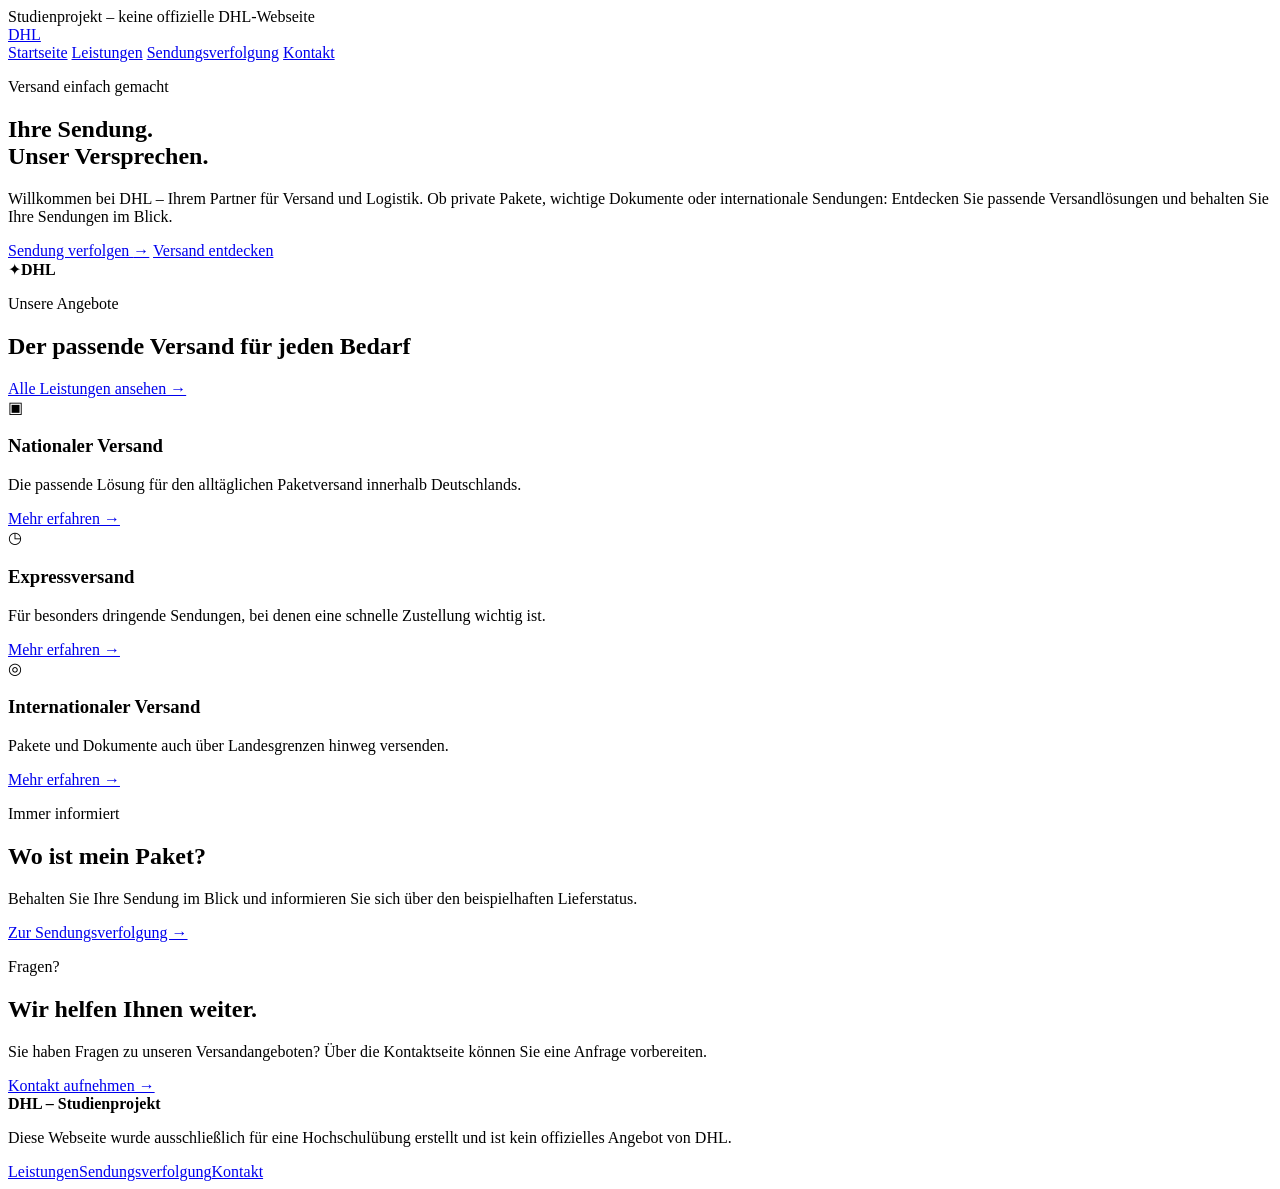
==== index.html @ 65b5e05b "Rename DHL_Startseite 5/index.html to index.html" ====
<!DOCTYPE html>
<html lang="de">
<head>
  <meta charset="UTF-8">
  <meta name="viewport" content="width=device-width, initial-scale=1.0">
  <meta name="description" content="DHL – Beispiel-Webseite für eine Hochschulübung zu Versand und Logistik.">
  <title>DHL | Versand und Logistik – Studienprojekt</title>
  <link rel="stylesheet" href="style.css">
</head>
<body>
  <div class="projekt-hinweis">Studienprojekt – keine offizielle DHL-Webseite</div>
  <header class="kopf">
    <a class="marke" href="dhl_startseite_mit_texten.html" aria-label="Zur Startseite">DHL<span class="marke-strich"></span></a>
    <nav aria-label="Hauptnavigation">
      <a href="dhl_startseite_mit_texten.html" aria-current="page">Startseite</a>
      <a href="leistungen.html">Leistungen</a>
      <a href="sendung.html">Sendungsverfolgung</a>
      <a href="kontakt.html">Kontakt</a>
    </nav>
  </header>
  <main>
    <section class="hero" id="start">
      <div class="hero-inhalt">
        <p class="eyebrow">Versand einfach gemacht</p>
        <h1>Ihre Sendung.<br>Unser Versprechen.</h1>
        <p>Willkommen bei DHL – Ihrem Partner für Versand und Logistik. Ob private Pakete, wichtige Dokumente oder internationale Sendungen: Entdecken Sie passende Versandlösungen und behalten Sie Ihre Sendungen im Blick.</p>
        <div class="aktionen">
          <a class="button button-rot" href="sendung.html">Sendung verfolgen <span aria-hidden="true">→</span></a>
          <a class="button button-hell" href="leistungen.html">Versand entdecken</a>
        </div>
      </div>
      <div class="hero-grafik" aria-hidden="true"><div class="paket"><span>✦</span><strong>DHL</strong></div><div class="spur spur-eins"></div><div class="spur spur-zwei"></div></div>
    </section>
    <section class="bereich" id="leistungen" aria-labelledby="leistungen-titel">
      <div class="abschnitt-kopf"><div><p class="eyebrow">Unsere Angebote</p><h2 id="leistungen-titel">Der passende Versand für jeden Bedarf</h2></div><a class="textlink" href="leistungen.html">Alle Leistungen ansehen →</a></div>
      <div class="karten">
        <article class="karte"><div class="symbol" aria-hidden="true">▣</div><h3>Nationaler Versand</h3><p>Die passende Lösung für den alltäglichen Paketversand innerhalb Deutschlands.</p><a href="leistungen.html#national">Mehr erfahren →</a></article>
        <article class="karte"><div class="symbol" aria-hidden="true">◷</div><h3>Expressversand</h3><p>Für besonders dringende Sendungen, bei denen eine schnelle Zustellung wichtig ist.</p><a href="leistungen.html#express">Mehr erfahren →</a></article>
        <article class="karte"><div class="symbol" aria-hidden="true">◎</div><h3>Internationaler Versand</h3><p>Pakete und Dokumente auch über Landesgrenzen hinweg versenden.</p><a href="leistungen.html#international">Mehr erfahren →</a></article>
      </div>
    </section>
    <section class="info-banner" id="sendung" aria-labelledby="verfolgung-titel"><div><p class="eyebrow">Immer informiert</p><h2 id="verfolgung-titel">Wo ist mein Paket?</h2><p>Behalten Sie Ihre Sendung im Blick und informieren Sie sich über den beispielhaften Lieferstatus.</p></div><a class="button button-rot" href="sendung.html">Zur Sendungsverfolgung →</a></section>
    <section class="bereich kontakt-abschnitt" id="kontakt" aria-labelledby="kontakt-titel"><div><p class="eyebrow">Fragen?</p><h2 id="kontakt-titel">Wir helfen Ihnen weiter.</h2><p>Sie haben Fragen zu unseren Versandangeboten? Über die Kontaktseite können Sie eine Anfrage vorbereiten.</p></div><a class="button button-dunkel" href="kontakt.html">Kontakt aufnehmen →</a></section>
  </main>
  <footer><strong>DHL – Studienprojekt</strong><p>Diese Webseite wurde ausschließlich für eine Hochschulübung erstellt und ist kein offizielles Angebot von DHL.</p><nav aria-label="Footernavigation"><a href="leistungen.html">Leistungen</a><a href="sendung.html">Sendungsverfolgung</a><a href="kontakt.html">Kontakt</a></nav></footer>
</body>
</html>
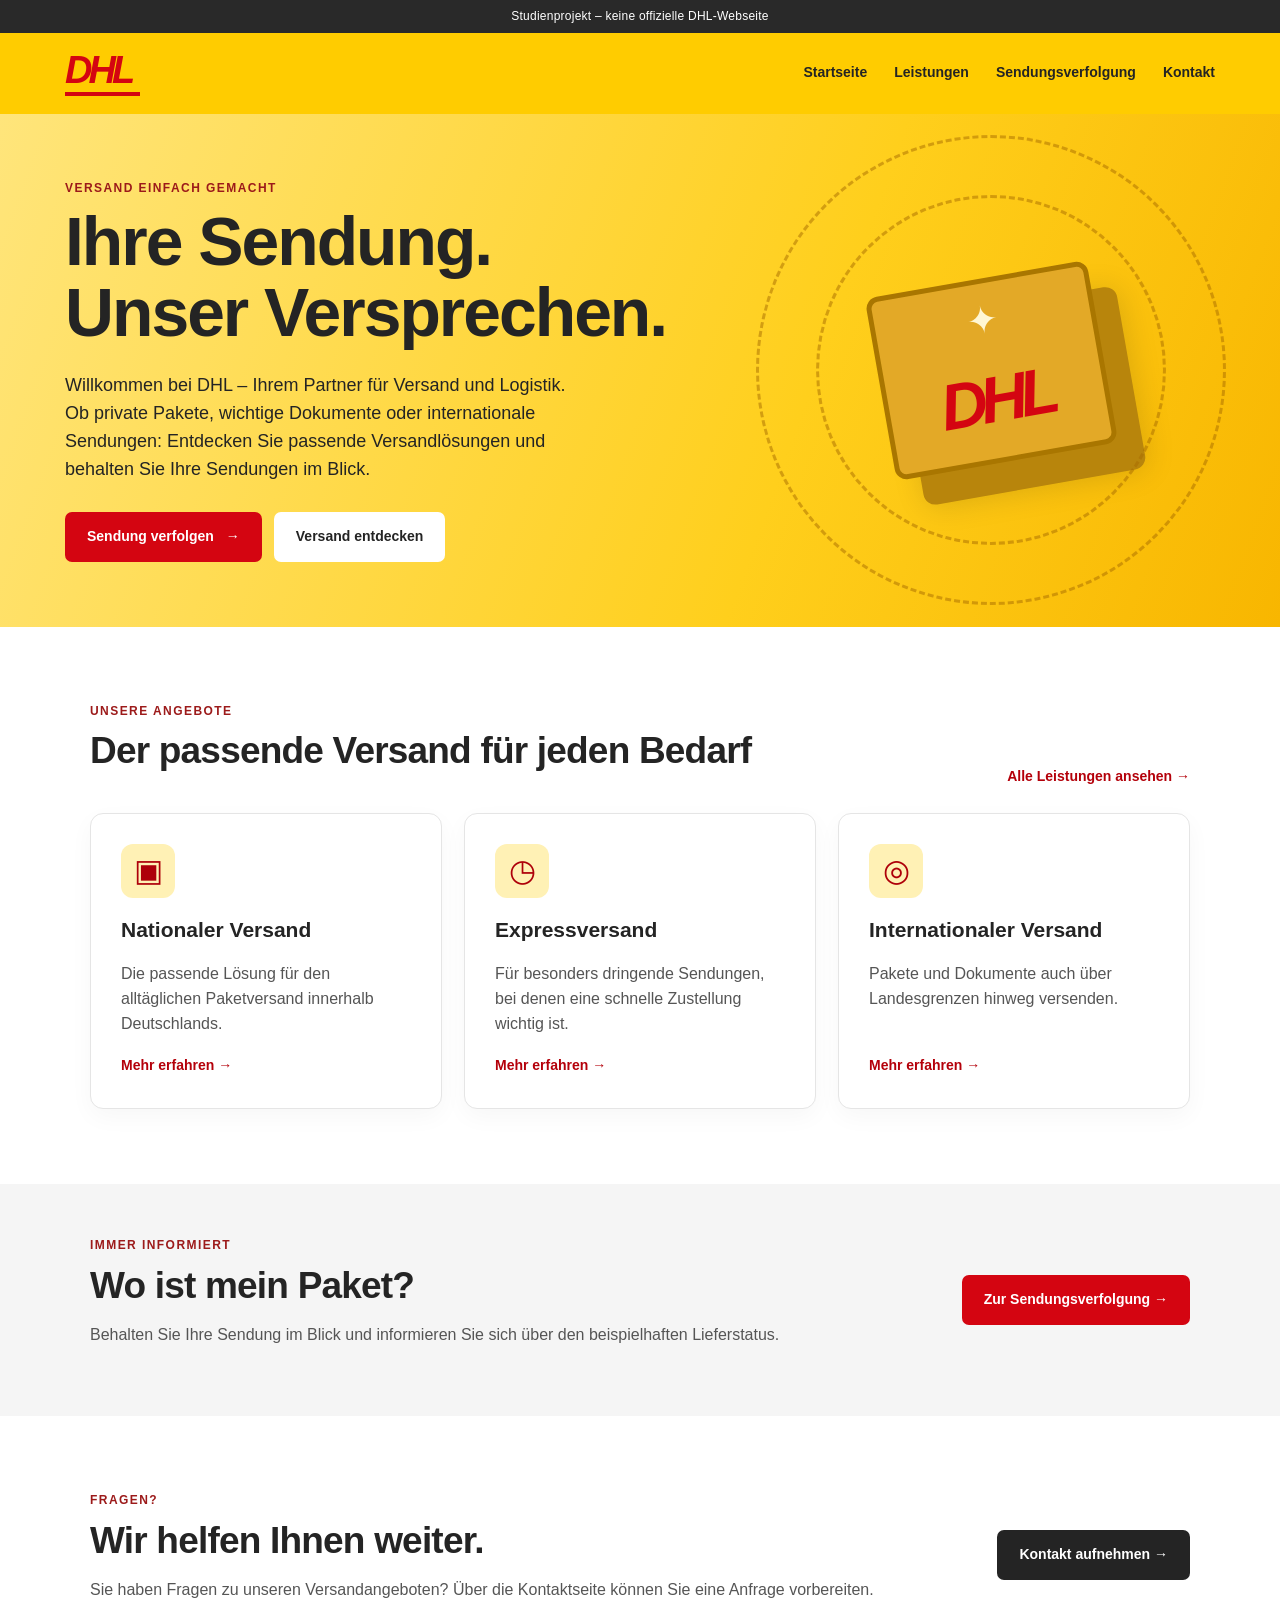
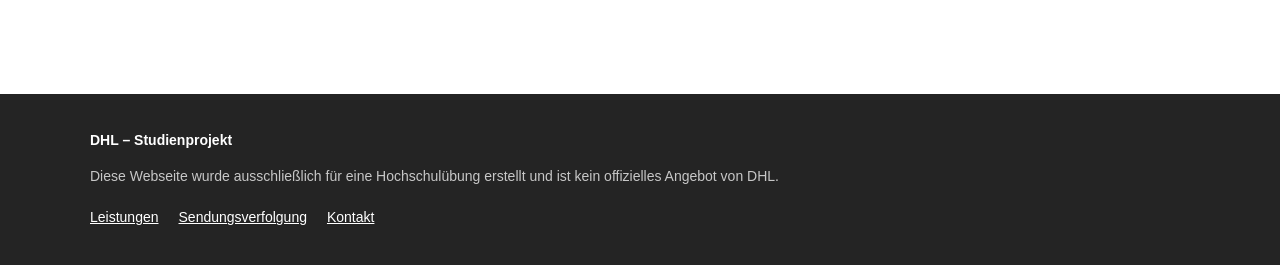
==== commit 3d3daa08: "Update links to point to index.html" ====
--- a/index.html
+++ b/index.html
@@ -10,9 +10,9 @@
 <body>
   <div class="projekt-hinweis">Studienprojekt – keine offizielle DHL-Webseite</div>
   <header class="kopf">
-    <a class="marke" href="dhl_startseite_mit_texten.html" aria-label="Zur Startseite">DHL<span class="marke-strich"></span></a>
+    <a class="marke" href="index.html" aria-label="Zur Startseite">DHL<span class="marke-strich"></span></a>
     <nav aria-label="Hauptnavigation">
-      <a href="dhl_startseite_mit_texten.html" aria-current="page">Startseite</a>
+      <a href="index.html" aria-current="page">Startseite</a>
       <a href="leistungen.html">Leistungen</a>
       <a href="sendung.html">Sendungsverfolgung</a>
       <a href="kontakt.html">Kontakt</a>
--- a/style.css
+++ b/style.css
@@ -0,0 +1,527 @@
+/* Vorschau-Design: Person 2 kann diese Datei überarbeiten oder ersetzen. */
+:root {
+    --gelb: #ffcc00;
+    --rot: #d40511;
+    --text: #242424;
+    --grau: #f6f6f6
+}
+
+* {
+    box-sizing: border-box
+}
+
+body {
+    margin: 0;
+    color: var(--text);
+    font-family: Arial, Helvetica, sans-serif;
+    line-height: 1.55
+}
+
+a {
+    color: inherit;
+    text-decoration: none
+}
+
+.projekt-hinweis {
+    padding: 7px 20px;
+    text-align: center;
+    background: #292929;
+    color: #fff;
+    font-size: 12px;
+    letter-spacing: .02em
+}
+
+.kopf {
+    display: flex;
+    align-items: center;
+    justify-content: space-between;
+    gap: 22px;
+    padding: 18px max(5%, calc((100vw - 1150px)/2));
+    background: var(--gelb)
+}
+
+.marke {
+    color: var(--rot);
+    font-size: 38px;
+    font-weight: 900;
+    font-style: italic;
+    letter-spacing: -4px;
+    line-height: 1
+}
+
+.marke-strich {
+    display: block;
+    width: 75px;
+    height: 4px;
+    background: var(--rot);
+    margin-top: 3px
+}
+
+.kopf nav {
+    display: flex;
+    gap: 27px;
+    flex-wrap: wrap;
+    font-weight: 700;
+    font-size: 14px
+}
+
+.kopf nav a:hover,
+.textlink:hover {
+    text-decoration: underline
+}
+
+.hero {
+    background: linear-gradient(110deg, #ffe57b 0%, #ffcf1c 62%, #f8b600 100%);
+    min-height: 470px;
+    display: grid;
+    grid-template-columns: 1.2fr .8fr;
+    align-items: center;
+    overflow: hidden;
+    padding: 65px max(5%, calc((100vw - 1150px)/2));
+    gap: 30px
+}
+
+.hero-inhalt {
+    position: relative;
+    z-index: 1;
+    max-width: 620px
+}
+
+.eyebrow {
+    text-transform: uppercase;
+    font-weight: 800;
+    letter-spacing: .12em;
+    font-size: 12px;
+    color: #9c1a1a;
+    margin: 0 0 10px
+}
+
+h1 {
+    font-size: clamp(42px, 5.3vw, 72px);
+    line-height: 1.04;
+    letter-spacing: -2px;
+    margin: 0 0 24px
+}
+
+h2 {
+    font-size: clamp(26px, 3vw, 37px);
+    line-height: 1.15;
+    letter-spacing: -.8px;
+    margin: 0 0 15px
+}
+
+h3 {
+    font-size: 21px;
+    margin: 16px 0 8px
+}
+
+.hero p:not(.eyebrow) {
+    font-size: 18px;
+    max-width: 510px
+}
+
+.aktionen {
+    display: flex;
+    gap: 12px;
+    flex-wrap: wrap;
+    margin-top: 28px
+}
+
+.button {
+    display: inline-flex;
+    align-items: center;
+    justify-content: center;
+    gap: 12px;
+    padding: 14px 22px;
+    border-radius: 7px;
+    font-weight: 700;
+    font-size: 14px;
+    transition: transform .15s
+}
+
+.button:hover {
+    transform: translateY(-2px)
+}
+
+.button-rot {
+    background: var(--rot);
+    color: #fff
+}
+
+.button-hell {
+    background: #fff
+}
+
+.button-dunkel {
+    background: #242424;
+    color: #fff
+}
+
+.hero-grafik {
+    position: relative;
+    min-height: 300px;
+    display: grid;
+    place-items: center
+}
+
+.paket {
+    width: 225px;
+    height: 185px;
+    background: #e3a927;
+    border: 5px solid #a97600;
+    border-radius: 12px;
+    transform: rotate(-10deg);
+    box-shadow: 24px 30px 0 #b8850c, 26px 32px 30px #0002;
+    display: flex;
+    flex-direction: column;
+    align-items: center;
+    justify-content: center
+}
+
+.paket span {
+    font-size: 38px;
+    color: #fff7d4
+}
+
+.paket strong {
+    font-size: 65px;
+    font-style: italic;
+    color: var(--rot);
+    letter-spacing: -7px
+}
+
+.spur {
+    position: absolute;
+    border: 3px dashed #a76c0080;
+    border-radius: 50%;
+    z-index: 0
+}
+
+.spur-eins {
+    width: 350px;
+    height: 350px
+}
+
+.spur-zwei {
+    width: 470px;
+    height: 470px
+}
+
+.bereich {
+    max-width: 1150px;
+    margin: auto;
+    padding: 75px 25px
+}
+
+.abschnitt-kopf {
+    display: flex;
+    justify-content: space-between;
+    align-items: end;
+    gap: 25px;
+    margin-bottom: 25px
+}
+
+.textlink,
+.karte a {
+    color: #b4000a;
+    font-weight: 700;
+    font-size: 14px
+}
+
+.karten {
+    display: grid;
+    grid-template-columns: repeat(3, 1fr);
+    gap: 22px
+}
+
+.karte {
+    padding: 30px;
+    border: 1px solid #e5e5e5;
+    border-radius: 13px;
+    background: #fff;
+    box-shadow: 0 8px 25px #00000009
+}
+
+.karte p {
+    min-height: 75px;
+    color: #555
+}
+
+.symbol {
+    width: 54px;
+    height: 54px;
+    display: grid;
+    place-items: center;
+    border-radius: 12px;
+    background: #fff1b5;
+    color: #ae000a;
+    font-size: 31px
+}
+
+.info-banner {
+    background: #f5f5f5;
+    padding: 52px max(5%, calc((100vw - 1100px)/2));
+    display: flex;
+    justify-content: space-between;
+    align-items: center;
+    gap: 25px
+}
+
+.info-banner p:last-child,
+.kontakt-abschnitt p:last-child {
+    color: #555
+}
+
+.kontakt-abschnitt {
+    display: flex;
+    align-items: center;
+    justify-content: space-between;
+    gap: 20px
+}
+
+footer {
+    background: #242424;
+    color: white;
+    padding: 36px max(5%, calc((100vw - 1100px)/2));
+    font-size: 14px
+}
+
+footer p {
+    color: #c7c7c7
+}
+
+footer nav {
+    display: flex;
+    gap: 20px;
+    flex-wrap: wrap;
+    margin-top: 20px
+}
+
+footer a {
+    text-decoration: underline
+}
+
+@media(max-width:760px) {
+    .kopf {
+        align-items: flex-start;
+        flex-direction: column
+    }
+
+    .kopf nav {
+        gap: 12px 18px
+    }
+
+    .hero {
+        grid-template-columns: 1fr;
+        padding-top: 50px;
+        padding-bottom: 45px
+    }
+
+    .hero-grafik {
+        min-height: 180px
+    }
+
+    .paket {
+        transform: scale(.7) rotate(-10deg)
+    }
+
+    .spur-eins {
+        width: 240px;
+        height: 240px
+    }
+
+    .spur-zwei {
+        width: 300px;
+        height: 300px
+    }
+
+    .karten {
+        grid-template-columns: 1fr
+    }
+
+    .karte p {
+        min-height: 0
+    }
+
+    .abschnitt-kopf,
+    .info-banner,
+    .kontakt-abschnitt {
+        align-items: flex-start;
+        flex-direction: column
+    }
+
+    .bereich {
+        padding: 50px 20px
+    }
+}
+/* Kontaktformular - Design */
+
+.formular {
+    max-width: 650px;
+    margin: 40px auto;
+    padding: 30px;
+    background: white;
+    border-radius: 12px;
+    border: 1px solid #e5e5e5;
+}
+
+.formular label {
+    display: block;
+    margin-bottom: 8px;
+    font-weight: 600;
+}
+
+.formular input,
+.formular textarea,
+.formular select {
+    width: 100%;
+    padding: 12px;
+    margin-bottom: 20px;
+    border: 1px solid #cccccc;
+    border-radius: 6px;
+    font: inherit;
+}
+
+.formular input:focus,
+.formular textarea:focus,
+.formular select:focus {
+    outline: 2px solid var(--rot);
+    outline-offset: 2px;
+}
+
+.formular button {
+    background: var(--rot);
+    color: white;
+    padding: 12px 24px;
+    border: none;
+    border-radius: 6px;
+    cursor: pointer;
+}
+
+@media (max-width: 760px) {
+    .formular {
+        margin: 20px;
+        padding: 20px;
+    }
+}
+/* Sendungsverfolgung - Design */
+
+.sendungsverfolgung {
+    max-width: 650px;
+    margin: 40px auto;
+    padding: 30px;
+    background: white;
+    border: 1px solid #e5e5e5;
+    border-radius: 12px;
+}
+
+.sendungsverfolgung input {
+    width: 100%;
+    padding: 12px;
+    margin-bottom: 20px;
+    border: 1px solid #cccccc;
+    border-radius: 6px;
+    font: inherit;
+}
+
+.sendungsverfolgung label {
+    display: block;
+    margin-bottom: 8px;
+    font-weight: 600;
+}
+
+.sendungsverfolgung input:focus {
+    outline: 2px solid var(--rot);
+    outline-offset: 2px;
+}
+
+.sendungsverfolgung button {
+    background: var(--rot);
+    color: white;
+    padding: 12px 24px;
+    border: none;
+    border-radius: 6px;
+    cursor: pointer;
+}
+
+@media (max-width: 760px) {
+    .sendungsverfolgung {
+        margin: 20px;
+        padding: 20px;
+    }
+}
+
+/* Gemeinsames Design für Unterseiten */
+
+.seiten-inhalt {
+    max-width: 1100px;
+    margin: 0 auto;
+    padding: 60px 20px;
+}
+
+.seiten-titel {
+    font-size: 36px;
+    font-weight: 700;
+    color: var(--text);
+    margin-bottom: 20px;
+}
+
+.seiten-beschreibung {
+    font-size: 16px;
+    line-height: 1.6;
+    margin-bottom: 30px;
+}
+
+@media (max-width: 760px) {
+    .seiten-inhalt {
+        padding: 40px 20px;
+    }
+
+    .seiten-titel {
+        font-size: 28px;
+    }
+}
+
+/* Leistungen - Design */
+
+.leistungen {
+    max-width: 1100px;
+    margin: 40px auto;
+    padding: 30px;
+}
+
+.leistungen-grid {
+    display: grid;
+    grid-template-columns: repeat(3, 1fr);
+    gap: 20px;
+    margin-top: 30px;
+}
+
+.leistung-karte {
+    background: white;
+    border: 1px solid #e5e5e5;
+    border-radius: 12px;
+    padding: 25px;
+}
+
+.leistung-karte h3 {
+    color: var(--text);
+    font-size: 22px;
+    margin-bottom: 15px;
+}
+
+.leistung-karte p {
+    font-size: 16px;
+    line-height: 1.6;
+    color: #555;
+}
+
+@media (max-width: 760px) {
+    .leistungen {
+        padding: 20px;
+    }
+
+    .leistungen-grid {
+        grid-template-columns: 1fr;
+    }
+}
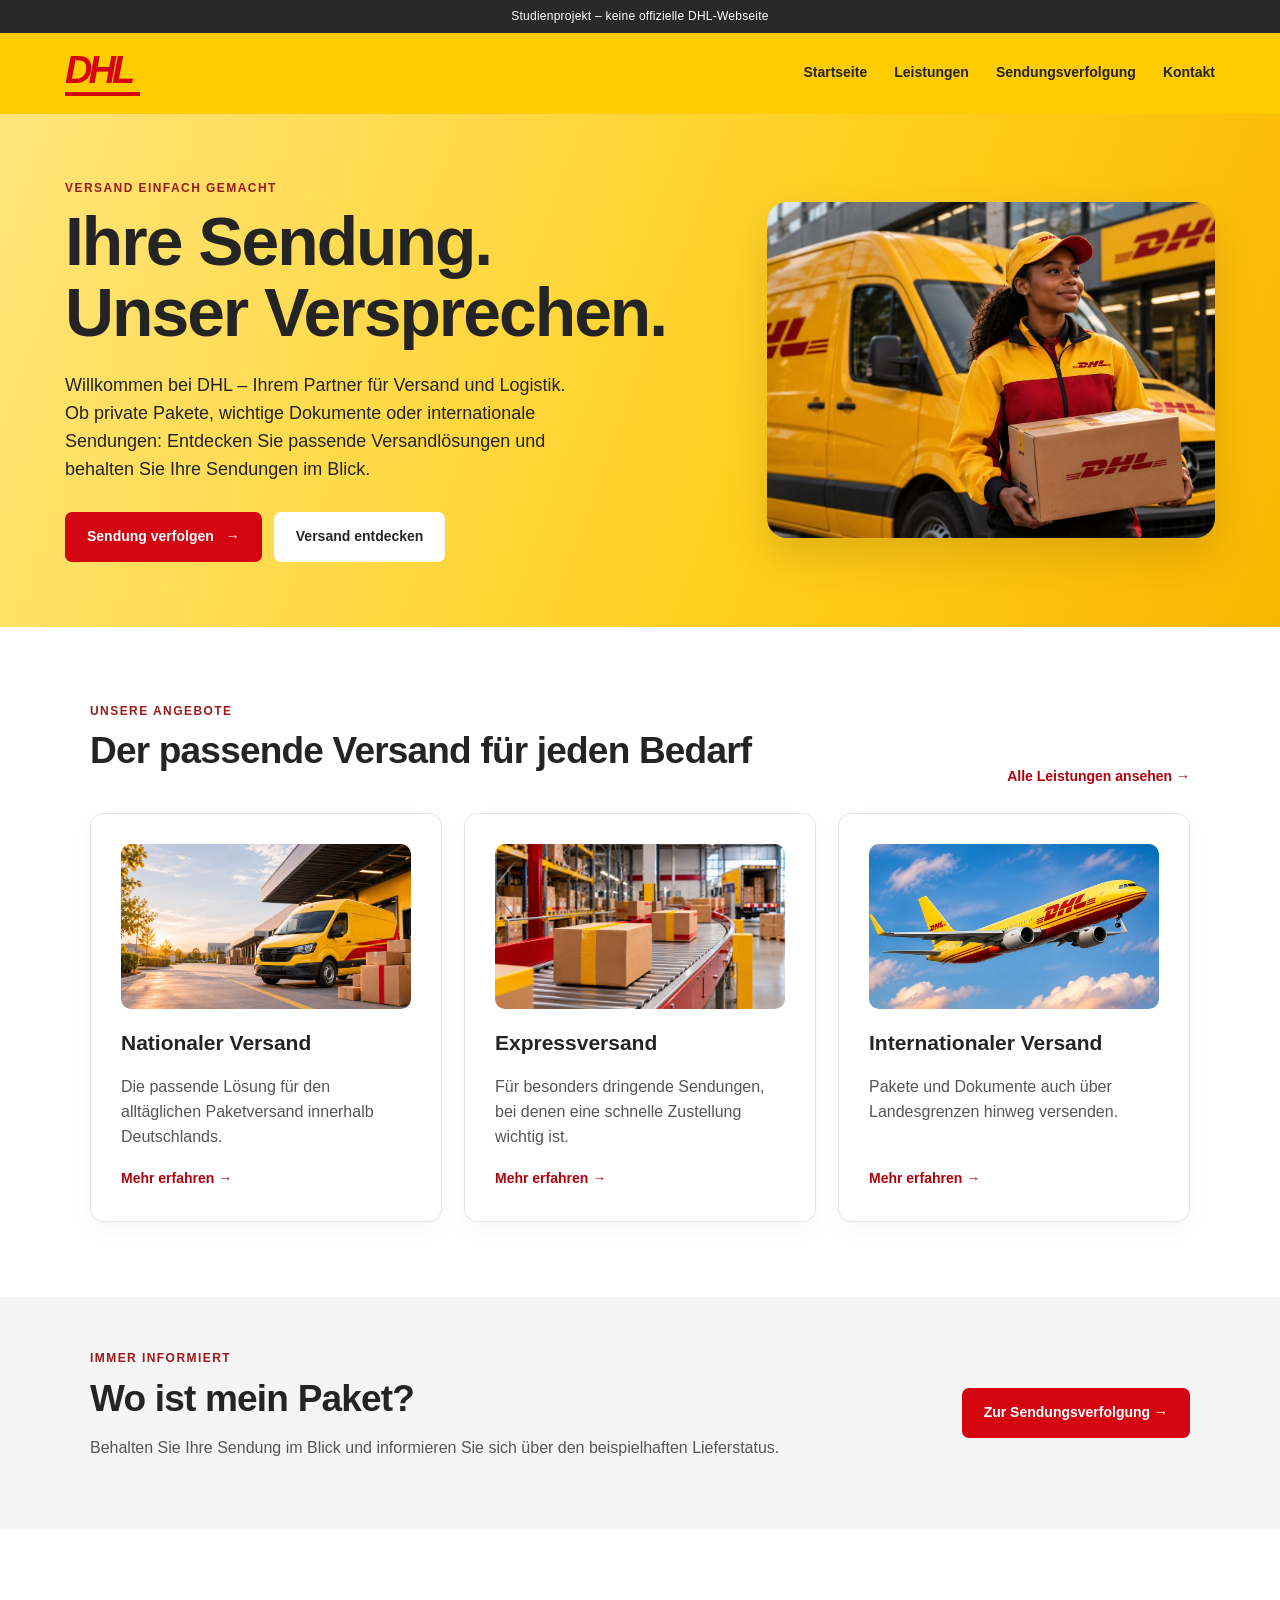
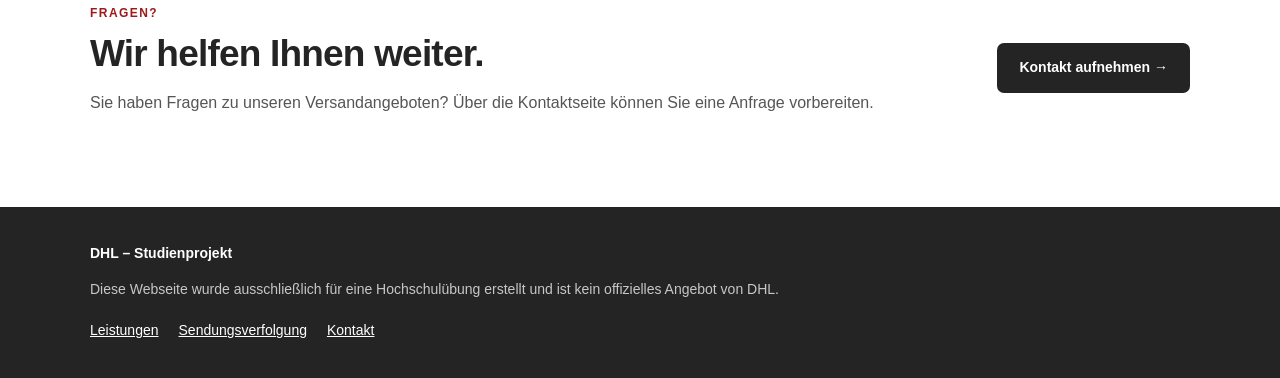
==== commit b832048b: "Add files via upload" ====
--- a/index.html
+++ b/index.html
@@ -29,14 +29,14 @@
           <a class="button button-hell" href="leistungen.html">Versand entdecken</a>
         </div>
       </div>
-      <div class="hero-grafik" aria-hidden="true"><div class="paket"><span>✦</span><strong>DHL</strong></div><div class="spur spur-eins"></div><div class="spur spur-zwei"></div></div>
+      <div class="hero-grafik"><img class="hero-foto" src="startseite.jpg" alt="Zustellerin mit Paket vor einem gelben Lieferwagen" fetchpriority="high"></div>
     </section>
     <section class="bereich" id="leistungen" aria-labelledby="leistungen-titel">
       <div class="abschnitt-kopf"><div><p class="eyebrow">Unsere Angebote</p><h2 id="leistungen-titel">Der passende Versand für jeden Bedarf</h2></div><a class="textlink" href="leistungen.html">Alle Leistungen ansehen →</a></div>
       <div class="karten">
-        <article class="karte"><div class="symbol" aria-hidden="true">▣</div><h3>Nationaler Versand</h3><p>Die passende Lösung für den alltäglichen Paketversand innerhalb Deutschlands.</p><a href="leistungen.html#national">Mehr erfahren →</a></article>
-        <article class="karte"><div class="symbol" aria-hidden="true">◷</div><h3>Expressversand</h3><p>Für besonders dringende Sendungen, bei denen eine schnelle Zustellung wichtig ist.</p><a href="leistungen.html#express">Mehr erfahren →</a></article>
-        <article class="karte"><div class="symbol" aria-hidden="true">◎</div><h3>Internationaler Versand</h3><p>Pakete und Dokumente auch über Landesgrenzen hinweg versenden.</p><a href="leistungen.html#international">Mehr erfahren →</a></article>
+        <article class="karte"><img class="karten-foto" src="lieferwagen.jpg" alt="Gelber Lieferwagen am Logistikzentrum" loading="lazy"><h3>Nationaler Versand</h3><p>Die passende Lösung für den alltäglichen Paketversand innerhalb Deutschlands.</p><a href="leistungen.html#national">Mehr erfahren →</a></article>
+        <article class="karte"><img class="karten-foto" src="paketsortierung.jpg" alt="Pakete auf einer Sortieranlage" loading="lazy"><h3>Expressversand</h3><p>Für besonders dringende Sendungen, bei denen eine schnelle Zustellung wichtig ist.</p><a href="leistungen.html#express">Mehr erfahren →</a></article>
+        <article class="karte"><img class="karten-foto" src="flugzeug.jpg" alt="Frachtflugzeug für internationalen Versand" loading="lazy"><h3>Internationaler Versand</h3><p>Pakete und Dokumente auch über Landesgrenzen hinweg versenden.</p><a href="leistungen.html#international">Mehr erfahren →</a></article>
       </div>
     </section>
     <section class="info-banner" id="sendung" aria-labelledby="verfolgung-titel"><div><p class="eyebrow">Immer informiert</p><h2 id="verfolgung-titel">Wo ist mein Paket?</h2><p>Behalten Sie Ihre Sendung im Blick und informieren Sie sich über den beispielhaften Lieferstatus.</p></div><a class="button button-rot" href="sendung.html">Zur Sendungsverfolgung →</a></section>
--- a/style.css
+++ b/style.css
@@ -525,3 +525,29 @@
         grid-template-columns: 1fr;
     }
 }
+
+
+/* Bild-Ergaenzungen fuer das Studienprojekt – bestehendes Design bleibt erhalten */
+.hero-foto { display:block; width:100%; max-width:520px; aspect-ratio:4/3; object-fit:cover; border-radius:20px; box-shadow:0 18px 42px #5e3a002e; }
+.hero-grafik { min-width:0; }
+.karten-foto { display:block; width:100%; height:165px; object-fit:cover; border-radius:10px; margin-bottom:18px; }
+.leistung-foto { display:block; width:100%; height:185px; object-fit:cover; border-radius:10px; margin-bottom:22px; }
+.sendung-layout { display:grid; grid-template-columns:minmax(0,1fr) minmax(240px,.8fr); gap:26px; align-items:center; margin-top:30px; }
+.sendung-layout .sendungsverfolgung { margin:0; width:100%; max-width:none; }
+.sendung-foto { width:100%; height:100%; max-height:480px; min-height:320px; object-fit:cover; border-radius:16px; box-shadow:0 8px 25px #00000012; }
+@media (max-width:760px) {
+ .hero-foto { max-width:100%; aspect-ratio: 4/3; }
+ .hero-grafik { min-height:0; margin-top:14px; }
+ .karten-foto,.leistung-foto { height:190px; }
+ .sendung-layout { grid-template-columns:1fr; gap:18px; }
+ .sendung-layout .sendungsverfolgung { margin:0; }
+ .sendung-foto { height:250px; min-height:0; }
+}
+
+/* Abschliessende Bildgestaltung – alle vier Seiten */
+.kontakt-layout {display:grid;grid-template-columns:minmax(0,1fr) minmax(0,.95fr);gap:28px;align-items:stretch;margin-top:28px;}
+.kontakt-layout .formular {width:100%;max-width:none;margin:0;min-width:0;}
+.kontakt-foto {display:block;width:100%;height:100%;min-height:480px;object-fit:cover;border-radius:16px;}
+.karte,.leistung-karte {overflow:hidden;}
+.karten-foto,.leistung-foto {object-position:center;}
+@media(max-width:760px){.kontakt-layout{grid-template-columns:1fr;gap:20px}.kontakt-layout .formular{margin:0}.kontakt-foto{height:230px;min-height:0}.hero-foto{object-position:65% center;}}
